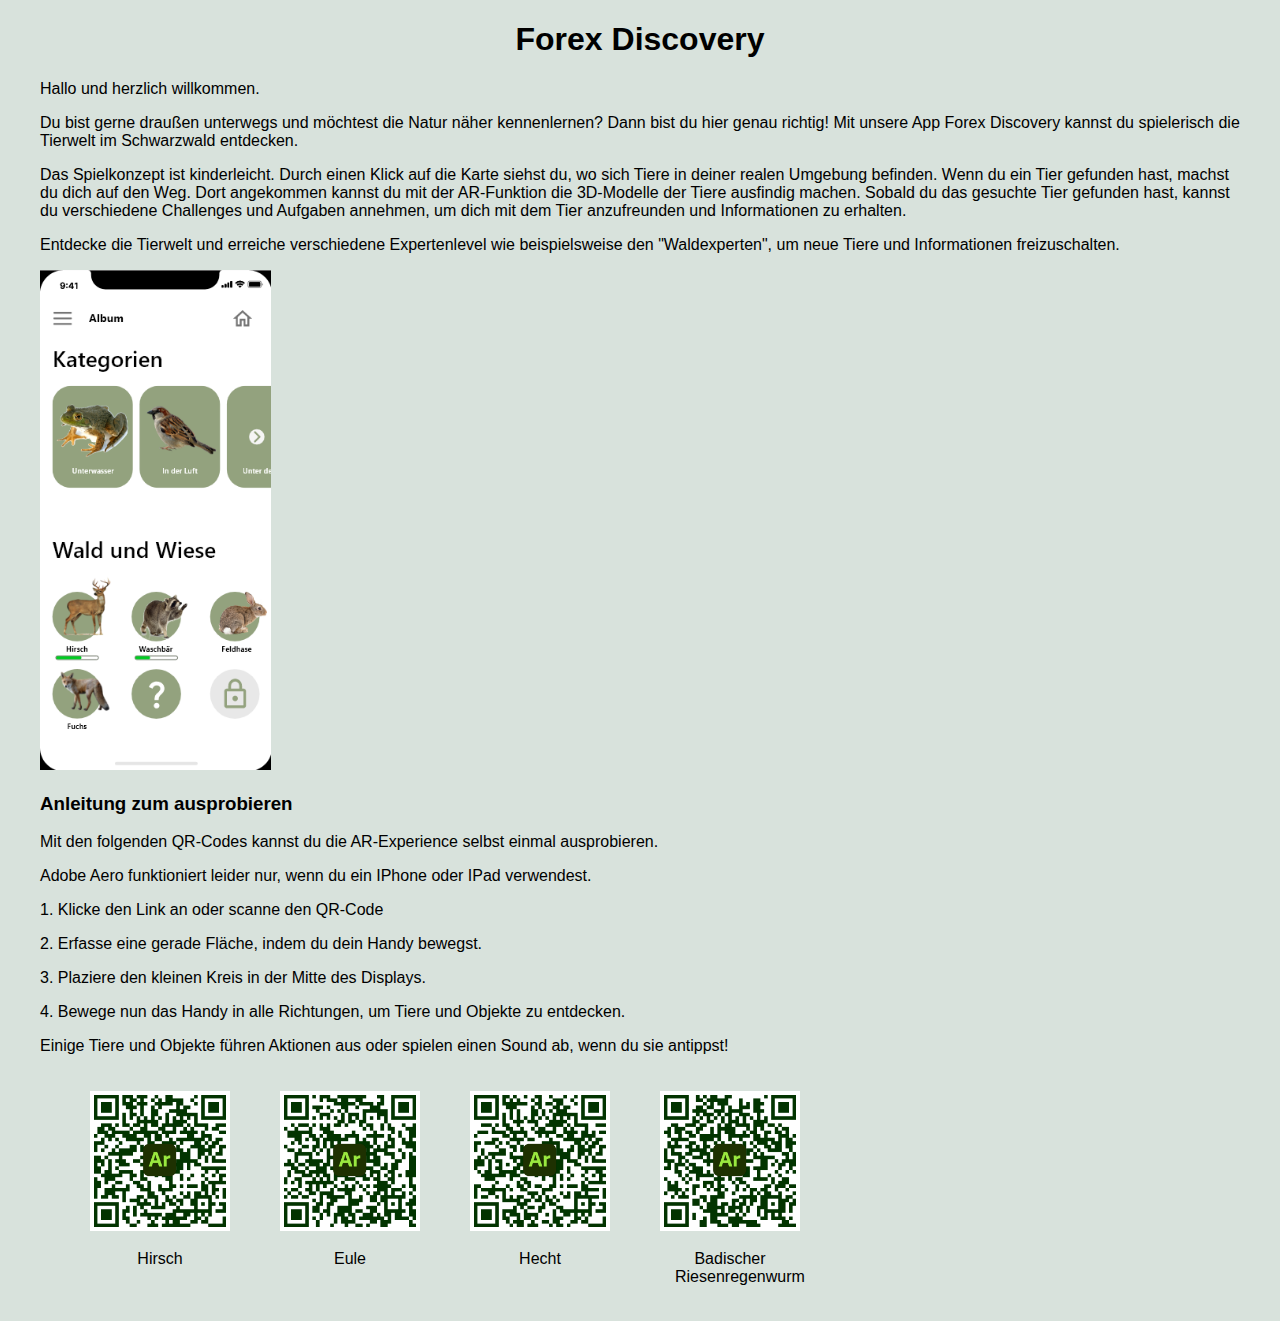
==== Micropage/index.html @ 4c00e141 "Update index.html" ====
<!DOCTYPE html>
<html lang="en">

<head>
    <meta charset="UTF-8">
    <meta http-equiv="X-UA-Compatible" content="IE=edge">
    <meta name="viewport" content="width=device-width, initial-scale=1.0">
    <title>Forex Discovery</title>
    <link rel="stylesheet" href="style.css">
</head>

<body>
    <h1>Forex Discovery</h1>
    <div class="container">
        <p>Hallo und herzlich willkommen.</p>
        <p>Du bist gerne draußen unterwegs und möchtest die Natur näher kennenlernen? Dann bist du hier genau richtig! Mit unsere App Forex Discovery kannst du spielerisch die Tierwelt im Schwarzwald entdecken.</p>
        <p>Das Spielkonzept ist kinderleicht. Durch einen Klick auf die Karte siehst du, wo sich Tiere in deiner realen Umgebung befinden. Wenn du ein Tier gefunden hast, machst du dich auf den Weg. Dort angekommen kannst du mit der AR-Funktion die 3D-Modelle der Tiere ausfindig machen. Sobald du das gesuchte Tier gefunden hast, kannst du verschiedene Challenges und Aufgaben annehmen, um dich mit dem Tier anzufreunden und Informationen zu erhalten.</p>
        <p>Entdecke die Tierwelt und erreiche verschiedene Expertenlevel wie beispielsweise den "Waldexperten", um neue Tiere und Informationen freizuschalten.</p>

        <img src="images/Album.png" height="500px" /><br>

        <!--<h3>Problembeschreibung, Ziel- und Fragestellung</h3>

        <h3>Ideenfindung: Vorgehen/Methode, Ergebnisse der Ideenfindungsphase</h3>

        <h3>Entwurfsphase und Prototspisierung: Vorgehen/Methode/Werkzeuge, Beschreibung relativer Aspekte zu Entwürfen und Prototypen</h3>

        <h3>Ergebnisse der Arbeit und Ausblick mit weiterführenden Fragestellungen für zukünftige Ausbaustufen</h3>-->

        <!--<h3>Entwürfe und Prototypisierung</h3>
        <p>Verlinkung lauffähiger Prototyp, Screencast, etc</p>
        <p>Quelldatei (AdobeXD-Datei, Aero-Dateien) als Paket verlinken</p>-->

        <h3>Anleitung zum ausprobieren</h3>
        <p>Mit den folgenden QR-Codes kannst du die AR-Experience selbst einmal ausprobieren.</p>
        <p>Adobe Aero funktioniert leider nur, wenn du ein IPhone oder IPad verwendest.</p>
        <p>1. Klicke den Link an oder scanne den QR-Code</p>
        <p>2. Erfasse eine gerade Fläche, indem du dein Handy bewegst.</p>
        <p>3. Plaziere den kleinen Kreis in der Mitte des Displays.</p>
        <p>4. Bewege nun das Handy in alle Richtungen, um Tiere und Objekte zu entdecken.</p>
        <p>Einige Tiere und Objekte führen Aktionen aus oder spielen einen Sound ab, wenn du sie antippst!</p>

        <div class="gallery">
            
            <img src="images/deer QR Code.png" alt="deer" weight="140" height="140">
            
            <div class="desc">Hirsch</div>
        </div>
        <div class="gallery">
            
            <img src="images/owl QR Code.png" alt="owl" weight="140" height="140">
            
            <div class="desc">Eule</div>
        </div>
        <div class="gallery">
            
            <img src="images/hecht QR Code.png" alt="hecht" weight="140" height="140">
            
            <div class="desc">Hecht</div>
        </div>
        <div class="gallery">
            
            <img src="images/worm QR Code.png" alt="worm" weight="140" height="140">
            
            <div class="desc">Badischer Riesenregenwurm</div>
        </div>

        
    </div>
</body>

</html>
---- Micropage/style.css ----
body {
    margin: auto;
    justify-content: center;
    align-items: center;
    max-width: 1200px;
    font-family: sans-serif;
    background-color: #d8e2dc;
}

h1 {
    text-align: center;
}

/*.container {
    background-color: #d8e2dc;
    padding: 10px;
}*/

.gallery {
    margin-left: 50px;
    margin-top: 20px;
    margin-bottom: 20px;
    float: left;
    width: 140px;
}
  
.gallery img {
    width: 100%;
    height: auto;
}
  
.desc {
    padding: 15px;
    text-align: center;
}
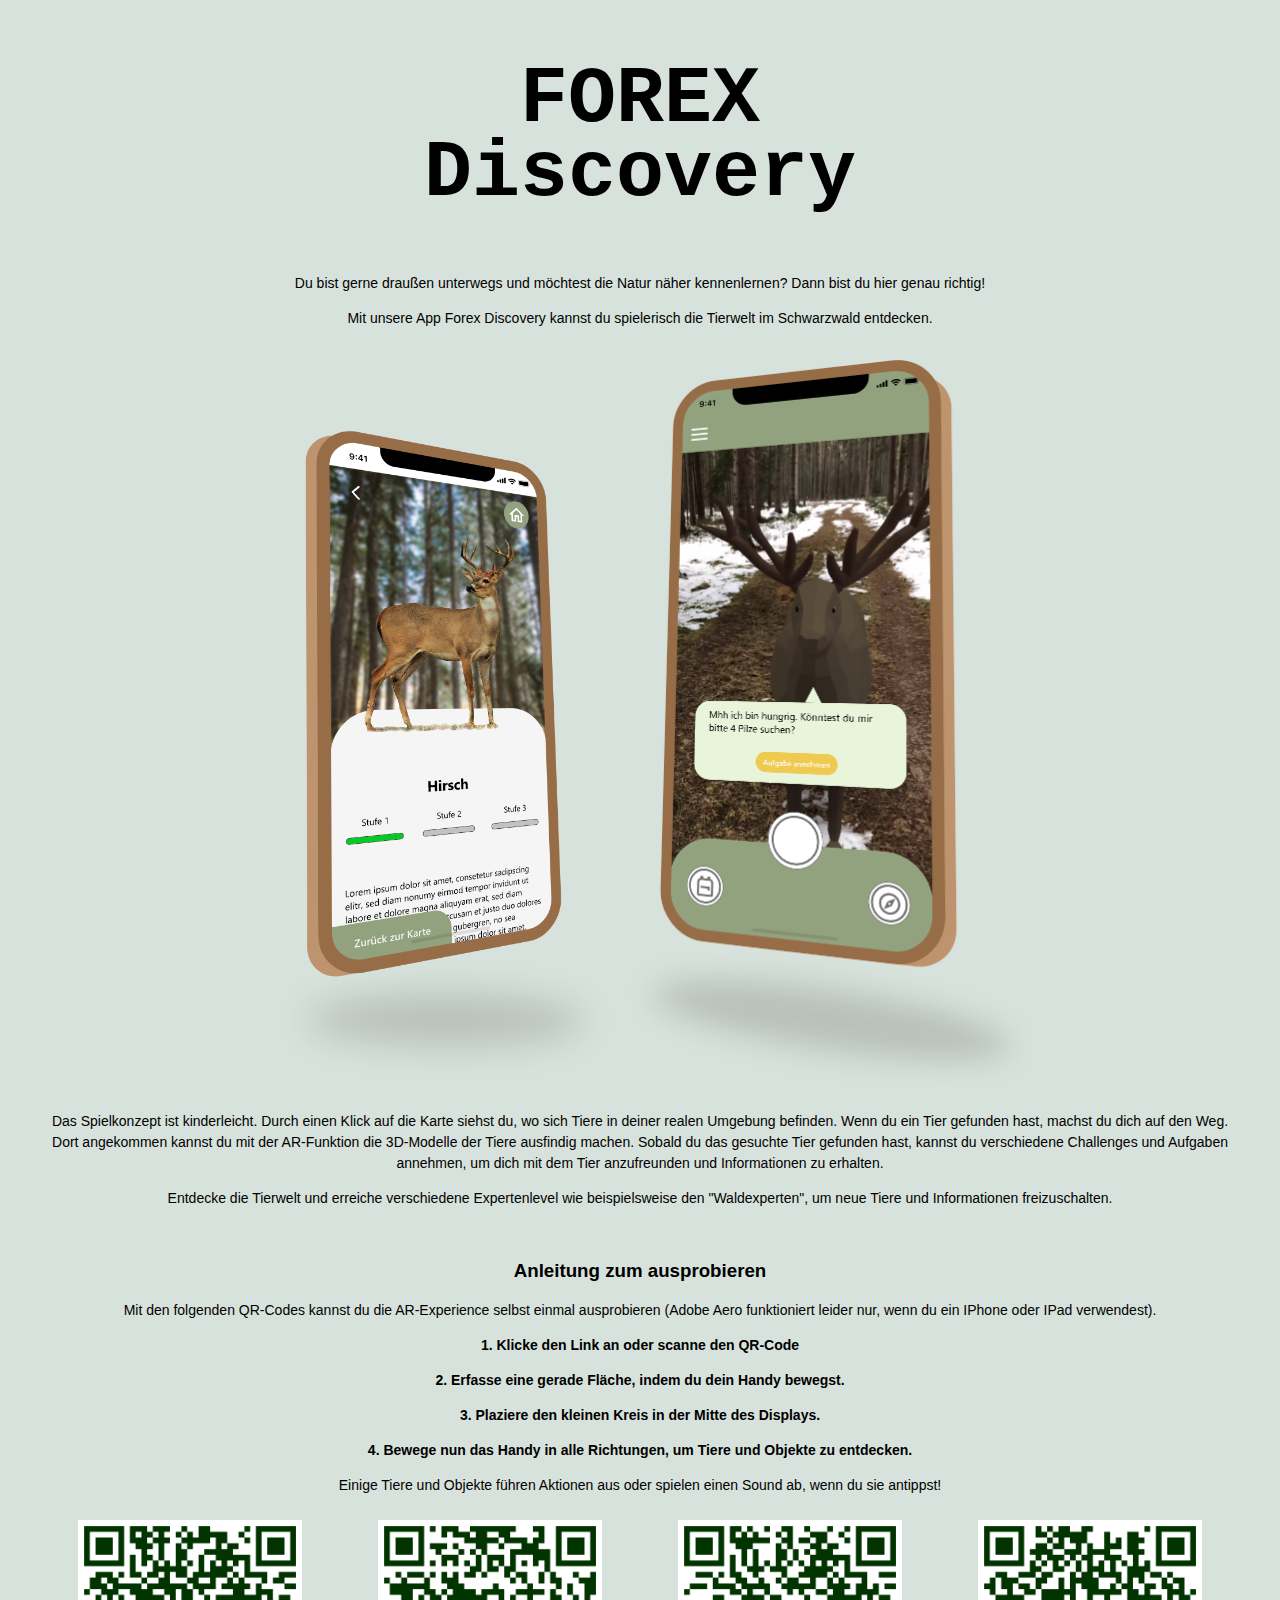
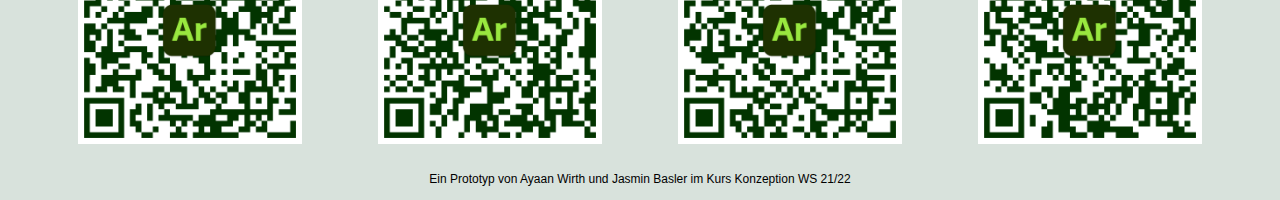
==== commit 0072a9df: "update" ====
--- a/Micropage/index.html
+++ b/Micropage/index.html
@@ -10,63 +10,56 @@
 </head>
 
 <body>
-    <h1>Forex Discovery</h1>
-    <div class="container">
-        <p>Hallo und herzlich willkommen.</p>
-        <p>Du bist gerne draußen unterwegs und möchtest die Natur näher kennenlernen? Dann bist du hier genau richtig! Mit unsere App Forex Discovery kannst du spielerisch die Tierwelt im Schwarzwald entdecken.</p>
-        <p>Das Spielkonzept ist kinderleicht. Durch einen Klick auf die Karte siehst du, wo sich Tiere in deiner realen Umgebung befinden. Wenn du ein Tier gefunden hast, machst du dich auf den Weg. Dort angekommen kannst du mit der AR-Funktion die 3D-Modelle der Tiere ausfindig machen. Sobald du das gesuchte Tier gefunden hast, kannst du verschiedene Challenges und Aufgaben annehmen, um dich mit dem Tier anzufreunden und Informationen zu erhalten.</p>
-        <p>Entdecke die Tierwelt und erreiche verschiedene Expertenlevel wie beispielsweise den "Waldexperten", um neue Tiere und Informationen freizuschalten.</p>
+    <h1 class="first">FOREX</h1>
+    <h1 class="second">Discovery</h1>
 
-        <img src="images/Album.png" height="500px" /><br>
+    <p>Du bist gerne draußen unterwegs und möchtest die Natur näher kennenlernen? Dann bist du hier genau richtig!
+    </p>
+    <p>Mit unsere App Forex Discovery kannst du spielerisch die Tierwelt im Schwarzwald entdecken.</p>
 
-        <!--<h3>Problembeschreibung, Ziel- und Fragestellung</h3>
+    <img src="images/Hirsch_Info.png" height="700px"><img src="images/AR_Screen.png" height="750px">
 
-        <h3>Ideenfindung: Vorgehen/Methode, Ergebnisse der Ideenfindungsphase</h3>
+    <p>Das Spielkonzept ist kinderleicht. Durch einen Klick auf die Karte siehst du, wo sich Tiere in deiner realen
+        Umgebung befinden. Wenn du ein Tier gefunden hast, machst du dich auf den Weg. Dort angekommen kannst du mit
+        der AR-Funktion die 3D-Modelle der Tiere ausfindig machen. Sobald du das gesuchte Tier gefunden hast, kannst
+        du verschiedene Challenges und Aufgaben annehmen, um dich mit dem Tier anzufreunden und Informationen zu
+        erhalten.</p>
+    <p>Entdecke die Tierwelt und erreiche verschiedene Expertenlevel wie beispielsweise den "Waldexperten", um neue
+        Tiere und Informationen freizuschalten.</p>
 
-        <h3>Entwurfsphase und Prototspisierung: Vorgehen/Methode/Werkzeuge, Beschreibung relativer Aspekte zu Entwürfen und Prototypen</h3>
+    <img src="" height="500px" /><br>
 
-        <h3>Ergebnisse der Arbeit und Ausblick mit weiterführenden Fragestellungen für zukünftige Ausbaustufen</h3>-->
-
-        <!--<h3>Entwürfe und Prototypisierung</h3>
-        <p>Verlinkung lauffähiger Prototyp, Screencast, etc</p>
+    <!--<p>Verlinkung lauffähiger Prototyp, Screencast, etc</p>
         <p>Quelldatei (AdobeXD-Datei, Aero-Dateien) als Paket verlinken</p>-->
 
-        <h3>Anleitung zum ausprobieren</h3>
-        <p>Mit den folgenden QR-Codes kannst du die AR-Experience selbst einmal ausprobieren.</p>
-        <p>Adobe Aero funktioniert leider nur, wenn du ein IPhone oder IPad verwendest.</p>
-        <p>1. Klicke den Link an oder scanne den QR-Code</p>
-        <p>2. Erfasse eine gerade Fläche, indem du dein Handy bewegst.</p>
-        <p>3. Plaziere den kleinen Kreis in der Mitte des Displays.</p>
-        <p>4. Bewege nun das Handy in alle Richtungen, um Tiere und Objekte zu entdecken.</p>
-        <p>Einige Tiere und Objekte führen Aktionen aus oder spielen einen Sound ab, wenn du sie antippst!</p>
+    <h3>Anleitung zum ausprobieren</h3>
+    <p>Mit den folgenden QR-Codes kannst du die AR-Experience selbst einmal ausprobieren (Adobe Aero funktioniert leider
+        nur, wenn du ein IPhone oder IPad verwendest).</p>
+    <p><strong>1. Klicke den Link an oder scanne den QR-Code</strong></p>
+    <p><strong>2. Erfasse eine gerade Fläche, indem du dein Handy bewegst.</strong></p>
+    <p><strong>3. Plaziere den kleinen Kreis in der Mitte des Displays.</strong></p>
+    <p><strong>4. Bewege nun das Handy in alle Richtungen, um Tiere und Objekte zu entdecken.</strong></p>
+    <p>Einige Tiere und Objekte führen Aktionen aus oder spielen einen Sound ab, wenn du sie antippst!</p>
 
-        <div class="gallery">
-            
-            <img src="images/deer QR Code.png" alt="deer" weight="140" height="140">
-            
-            <div class="desc">Hirsch</div>
+
+    <div class="row">
+        <div class="column">
+            <img src="images/deer QR Code.png" alt="deer" style="width:80%">
         </div>
-        <div class="gallery">
-            
-            <img src="images/owl QR Code.png" alt="owl" weight="140" height="140">
-            
-            <div class="desc">Eule</div>
+        <div class="column">
+            <img src="images/owl QR Code.png" alt="owl" style="width:80%">
         </div>
-        <div class="gallery">
-            
-            <img src="images/hecht QR Code.png" alt="hecht" weight="140" height="140">
-            
-            <div class="desc">Hecht</div>
+        <div class="column">
+            <img src="images/hecht QR Code.png" alt="hecht" style="width:80%">
         </div>
-        <div class="gallery">
-            
-            <img src="images/worm QR Code.png" alt="worm" weight="140" height="140">
-            
-            <div class="desc">Badischer Riesenregenwurm</div>
+        <div class="column">
+            <img src="images/worm QR Code.png" alt="worm" style="width:80%">
         </div>
+    </div>
 
-        
-    </div>
+    <footer>
+        <p>Ein Prototyp von Ayaan Wirth und Jasmin Basler im Kurs Konzeption WS 21/22</p>
+    </footer>
 </body>
 
 </html>--- a/Micropage/style.css
+++ b/Micropage/style.css
@@ -3,35 +3,36 @@
     justify-content: center;
     align-items: center;
     max-width: 1200px;
-    font-family: sans-serif;
+    font-family: 'Lucida Sans', 'Lucida Sans Regular', 'Lucida Grande', 'Lucida Sans Unicode', Geneva, Verdana, sans-serif;
+    text-align: center;
     background-color: #d8e2dc;
 }
 
 h1 {
-    text-align: center;
+    font-size: 5em;
+    font-family: 'Courier New', Courier, monospace;
 }
 
-/*.container {
-    background-color: #d8e2dc;
+.second {
+    margin-top: -70px;
+}
+
+p {
+    line-height: 150%;
+    font-size: 14px;
+}
+
+.row {
+    display: flex;
+  }
+  
+.column {
+    flex: 25%;
     padding: 10px;
-}*/
+}
 
-.gallery {
-    margin-left: 50px;
-    margin-top: 20px;
-    margin-bottom: 20px;
-    float: left;
-    width: 140px;
-}
-  
-.gallery img {
-    width: 100%;
-    height: auto;
-}
-  
-.desc {
-    padding: 15px;
-    text-align: center;
+footer p {
+    font-size: 12px;
 }
 
 
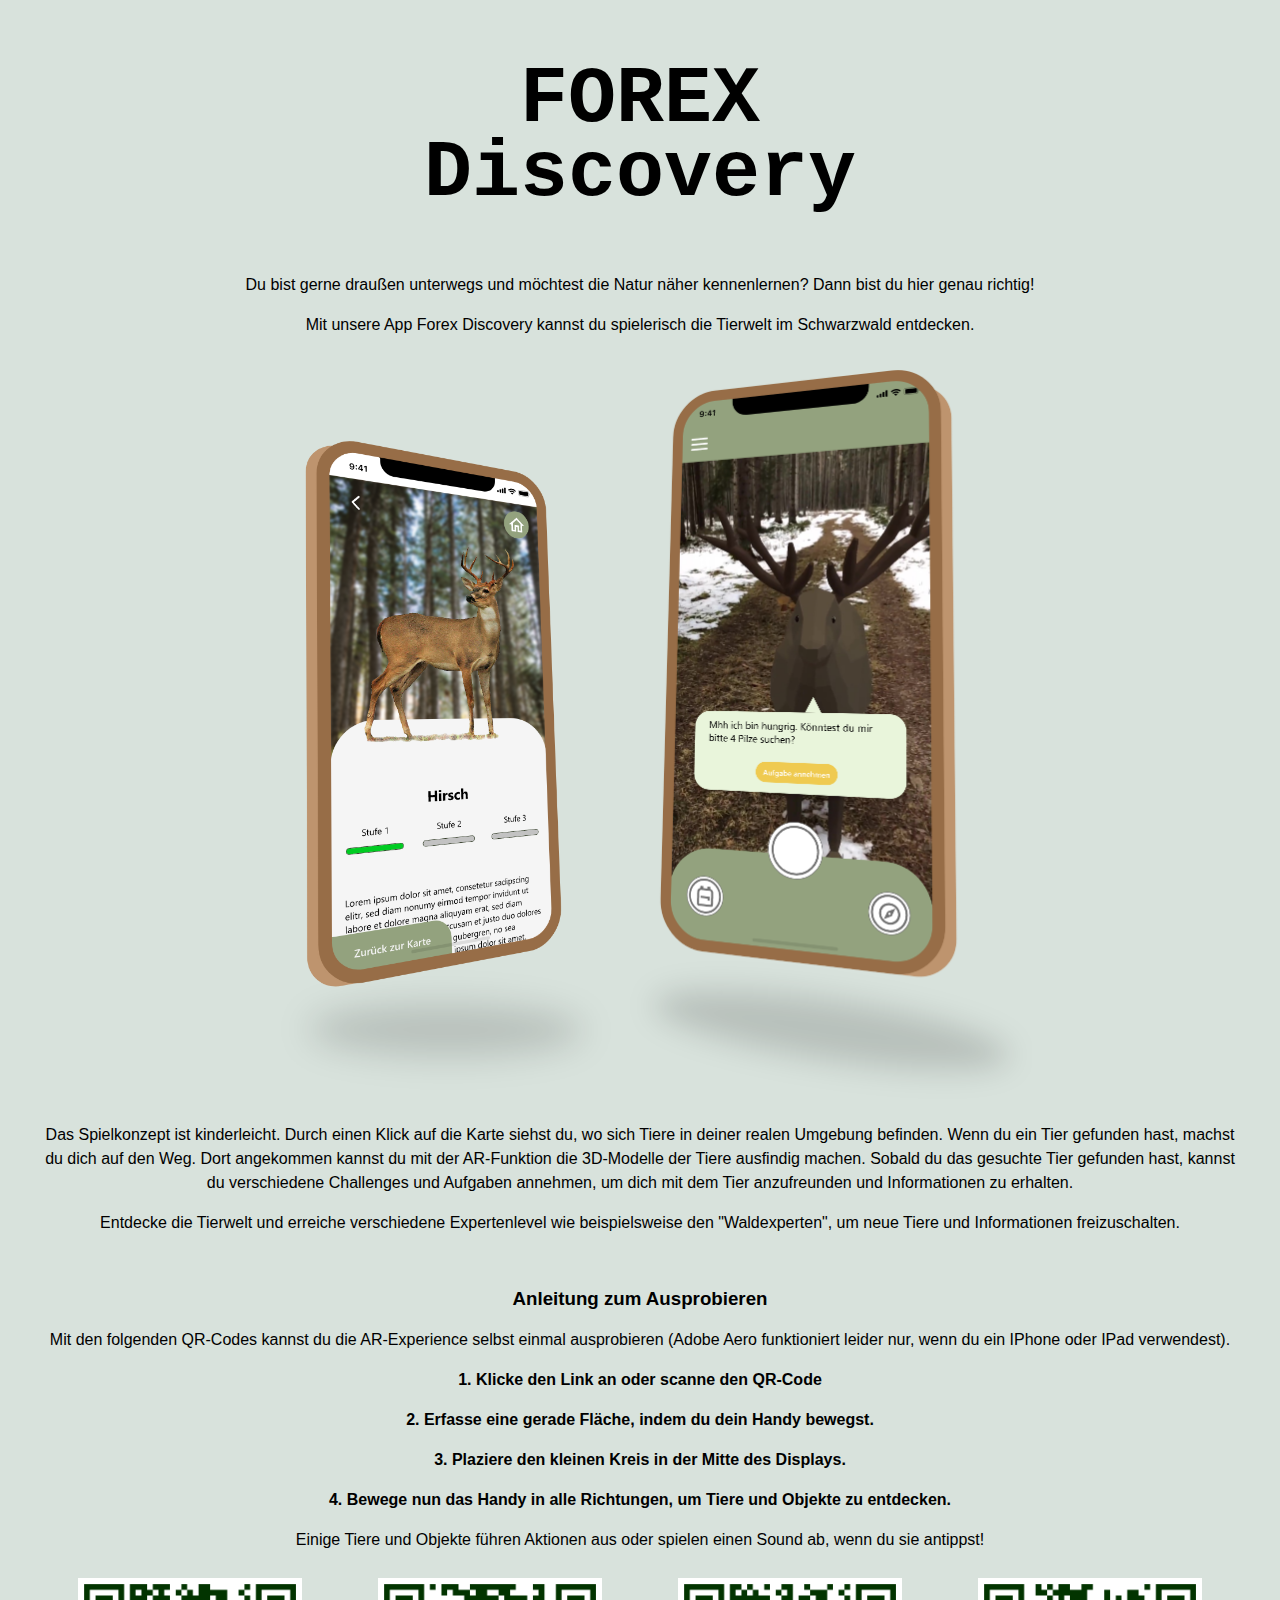
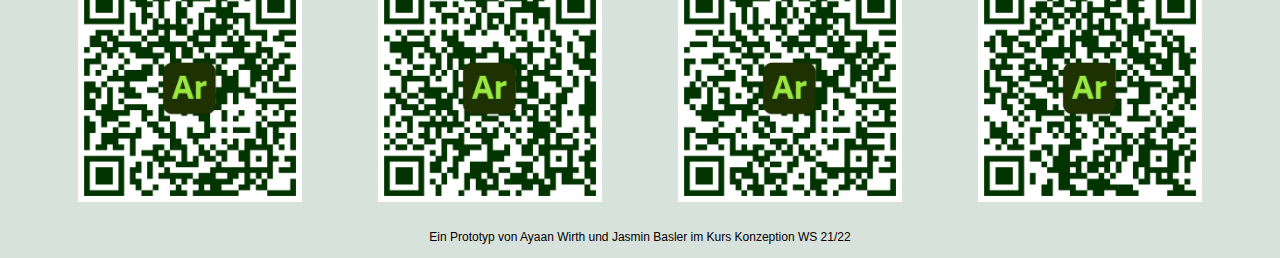
==== commit ca038e52: "Update index.html" ====
--- a/Micropage/index.html
+++ b/Micropage/index.html
@@ -32,7 +32,7 @@
     <!--<p>Verlinkung lauffähiger Prototyp, Screencast, etc</p>
         <p>Quelldatei (AdobeXD-Datei, Aero-Dateien) als Paket verlinken</p>-->
 
-    <h3>Anleitung zum ausprobieren</h3>
+    <h3>Anleitung zum Ausprobieren</h3>
     <p>Mit den folgenden QR-Codes kannst du die AR-Experience selbst einmal ausprobieren (Adobe Aero funktioniert leider
         nur, wenn du ein IPhone oder IPad verwendest).</p>
     <p><strong>1. Klicke den Link an oder scanne den QR-Code</strong></p>
--- a/Micropage/style.css
+++ b/Micropage/style.css
@@ -19,7 +19,7 @@
 
 p {
     line-height: 150%;
-    font-size: 14px;
+    font-size: 16px;
 }
 
 .row {
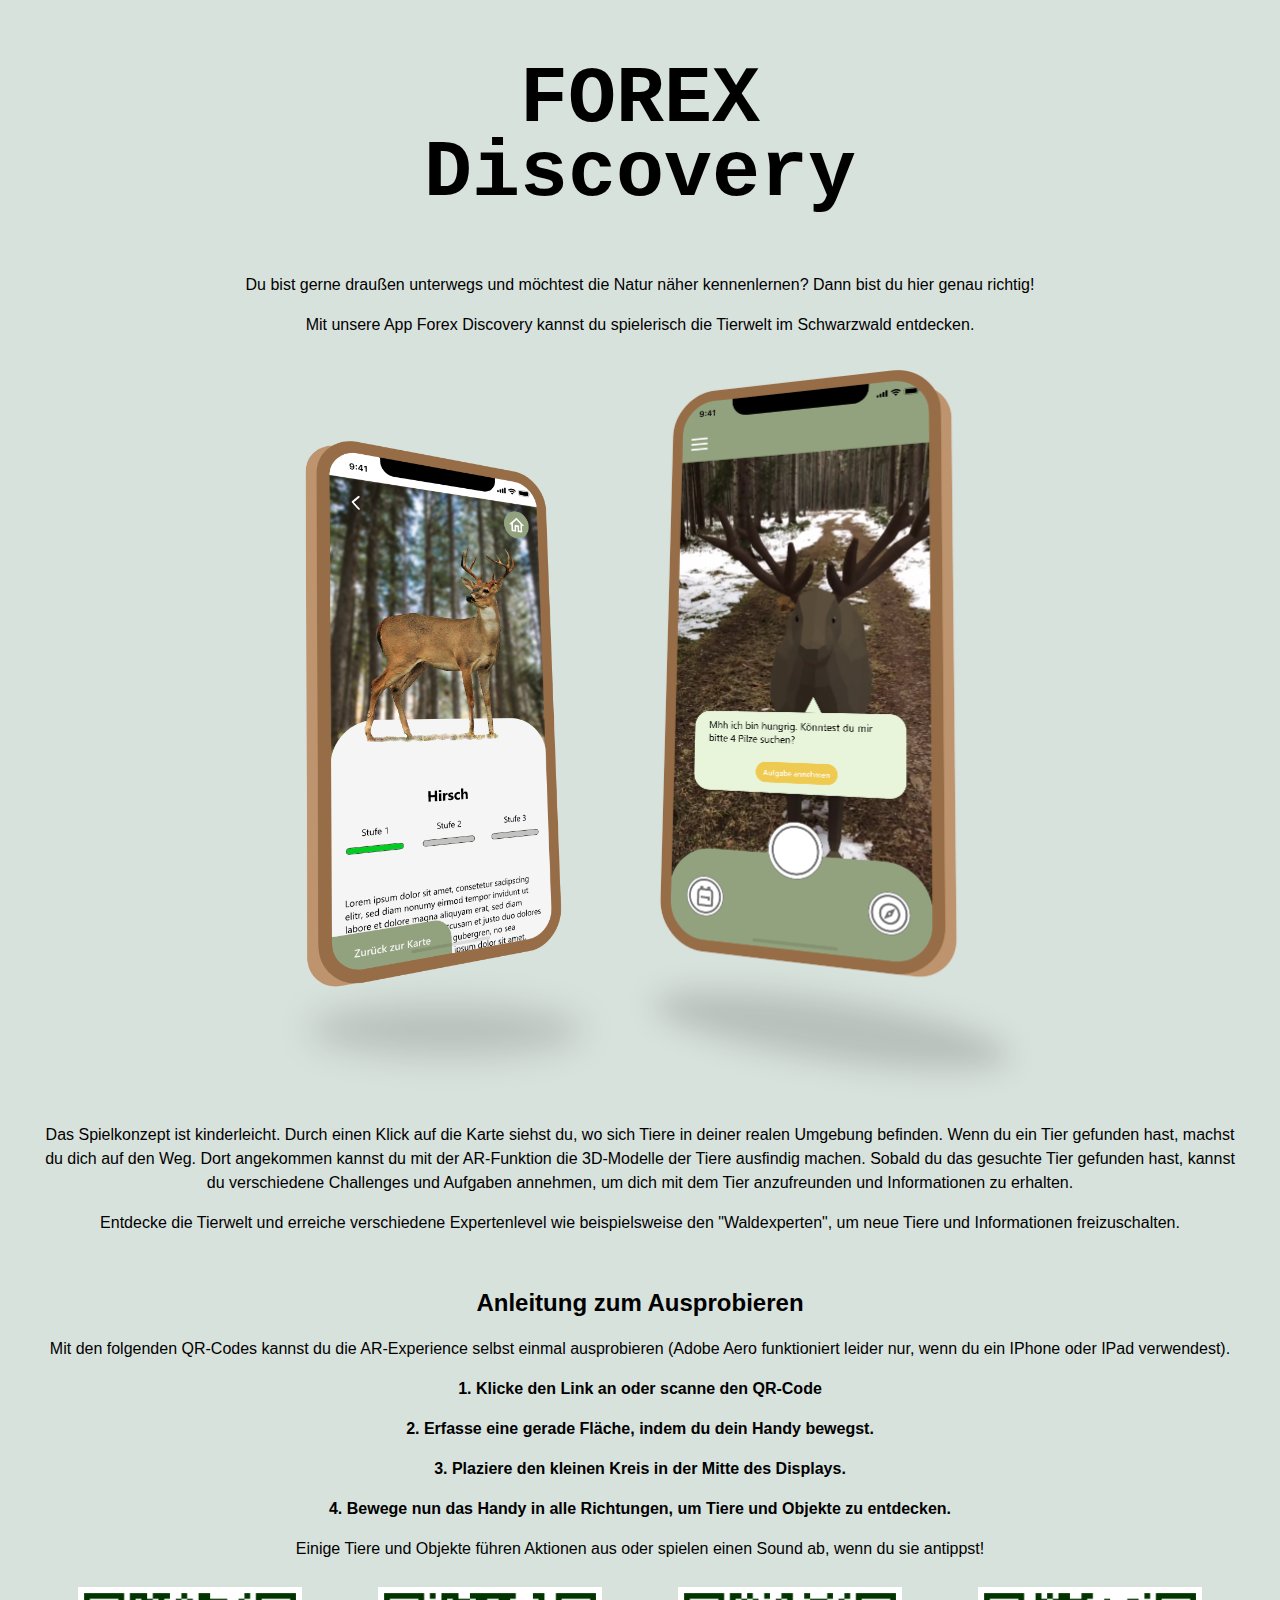
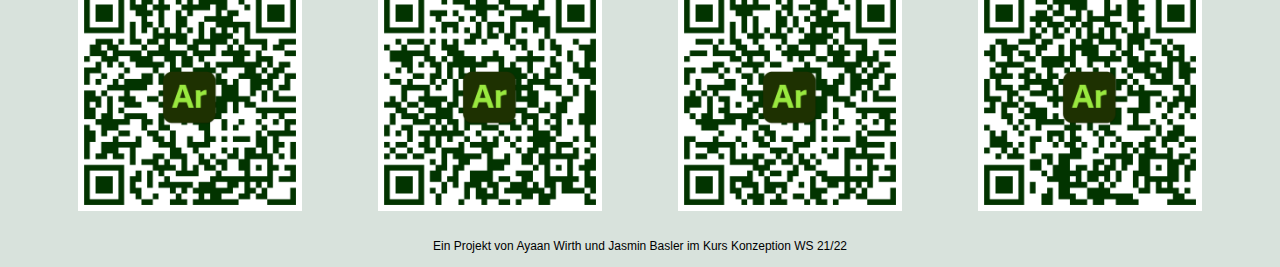
==== commit 28a3cbc3: "Update index.html" ====
--- a/Micropage/index.html
+++ b/Micropage/index.html
@@ -32,7 +32,7 @@
     <!--<p>Verlinkung lauffähiger Prototyp, Screencast, etc</p>
         <p>Quelldatei (AdobeXD-Datei, Aero-Dateien) als Paket verlinken</p>-->
 
-    <h3>Anleitung zum Ausprobieren</h3>
+    <h2>Anleitung zum Ausprobieren</h2>
     <p>Mit den folgenden QR-Codes kannst du die AR-Experience selbst einmal ausprobieren (Adobe Aero funktioniert leider
         nur, wenn du ein IPhone oder IPad verwendest).</p>
     <p><strong>1. Klicke den Link an oder scanne den QR-Code</strong></p>
@@ -58,7 +58,7 @@
     </div>
 
     <footer>
-        <p>Ein Prototyp von Ayaan Wirth und Jasmin Basler im Kurs Konzeption WS 21/22</p>
+        <p>Ein Projekt von Ayaan Wirth und Jasmin Basler im Kurs Konzeption WS 21/22</p>
     </footer>
 </body>
 
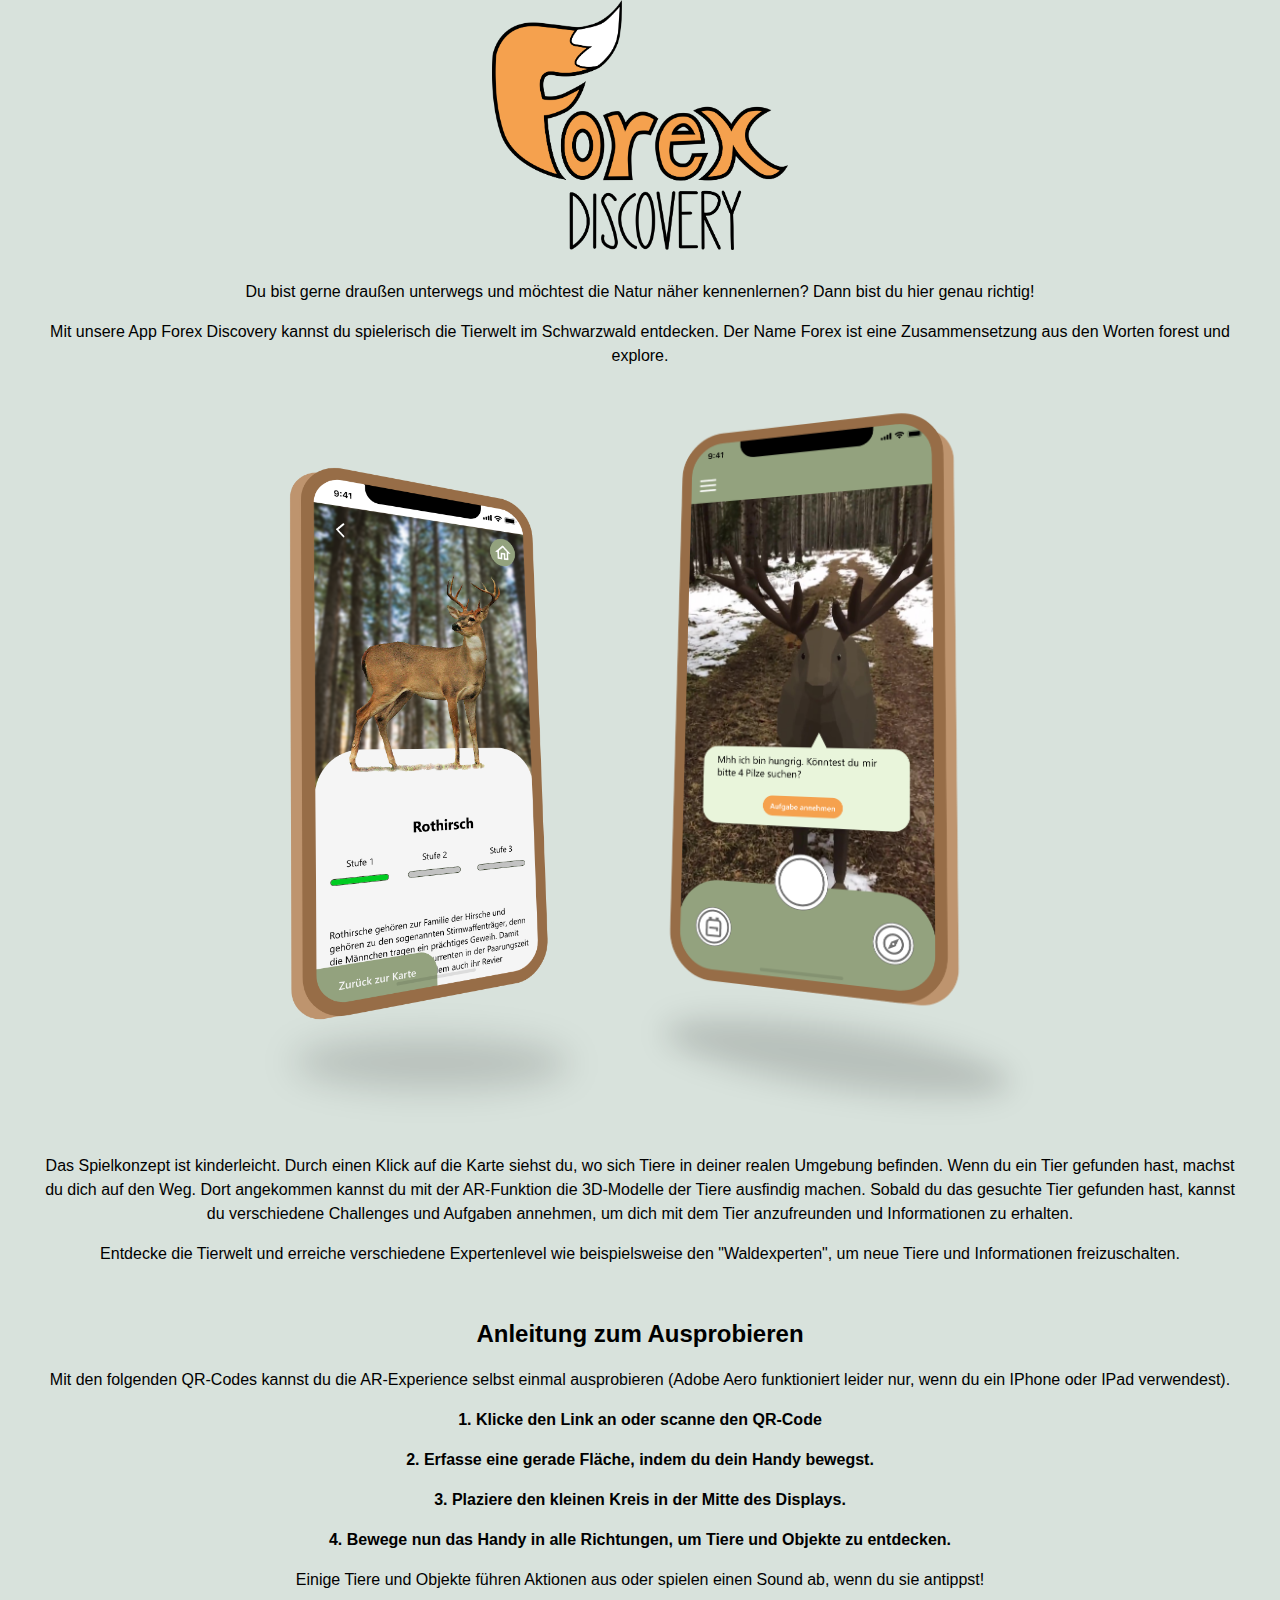
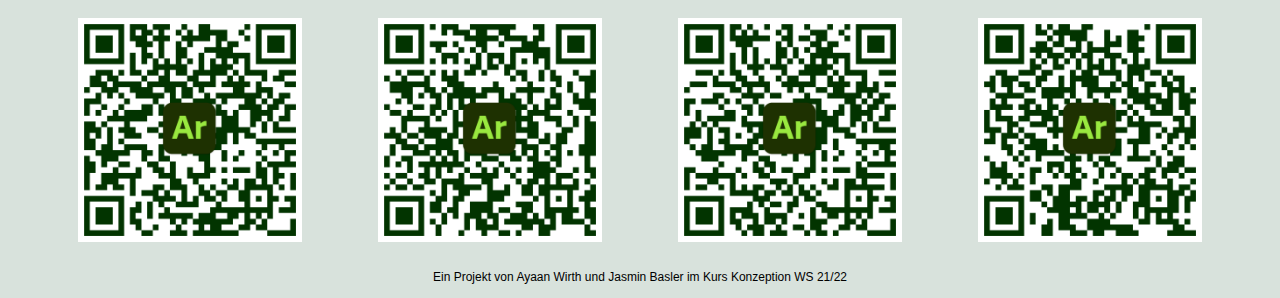
==== commit 5c20c146: "Update" ====
--- a/Micropage/index.html
+++ b/Micropage/index.html
@@ -10,14 +10,15 @@
 </head>
 
 <body>
-    <h1 class="first">FOREX</h1>
-    <h1 class="second">Discovery</h1>
+    <img class="logo" src="images/forex_logo_gesamt_600dpi.png" height="250px"><br>
+    <!--<h1 class="first">FOREX</h1>
+    <h1 class="second">Discovery</h1>-->
 
     <p>Du bist gerne draußen unterwegs und möchtest die Natur näher kennenlernen? Dann bist du hier genau richtig!
     </p>
-    <p>Mit unsere App Forex Discovery kannst du spielerisch die Tierwelt im Schwarzwald entdecken.</p>
+    <p>Mit unsere App Forex Discovery kannst du spielerisch die Tierwelt im Schwarzwald entdecken. Der Name Forex ist eine Zusammensetzung aus den Worten forest und explore.</p>
 
-    <img src="images/Hirsch_Info.png" height="700px"><img src="images/AR_Screen.png" height="750px">
+    <img src="images/3D_Screen_Album.png" height="700px"><img src="images/3D_Screen_AR.png" height="750px">
 
     <p>Das Spielkonzept ist kinderleicht. Durch einen Klick auf die Karte siehst du, wo sich Tiere in deiner realen
         Umgebung befinden. Wenn du ein Tier gefunden hast, machst du dich auf den Weg. Dort angekommen kannst du mit
--- a/Micropage/style.css
+++ b/Micropage/style.css
@@ -6,6 +6,10 @@
     font-family: 'Lucida Sans', 'Lucida Sans Regular', 'Lucida Grande', 'Lucida Sans Unicode', Geneva, Verdana, sans-serif;
     text-align: center;
     background-color: #d8e2dc;
+}
+
+.logo {
+    margin-bottom: 10px;
 }
 
 h1 {
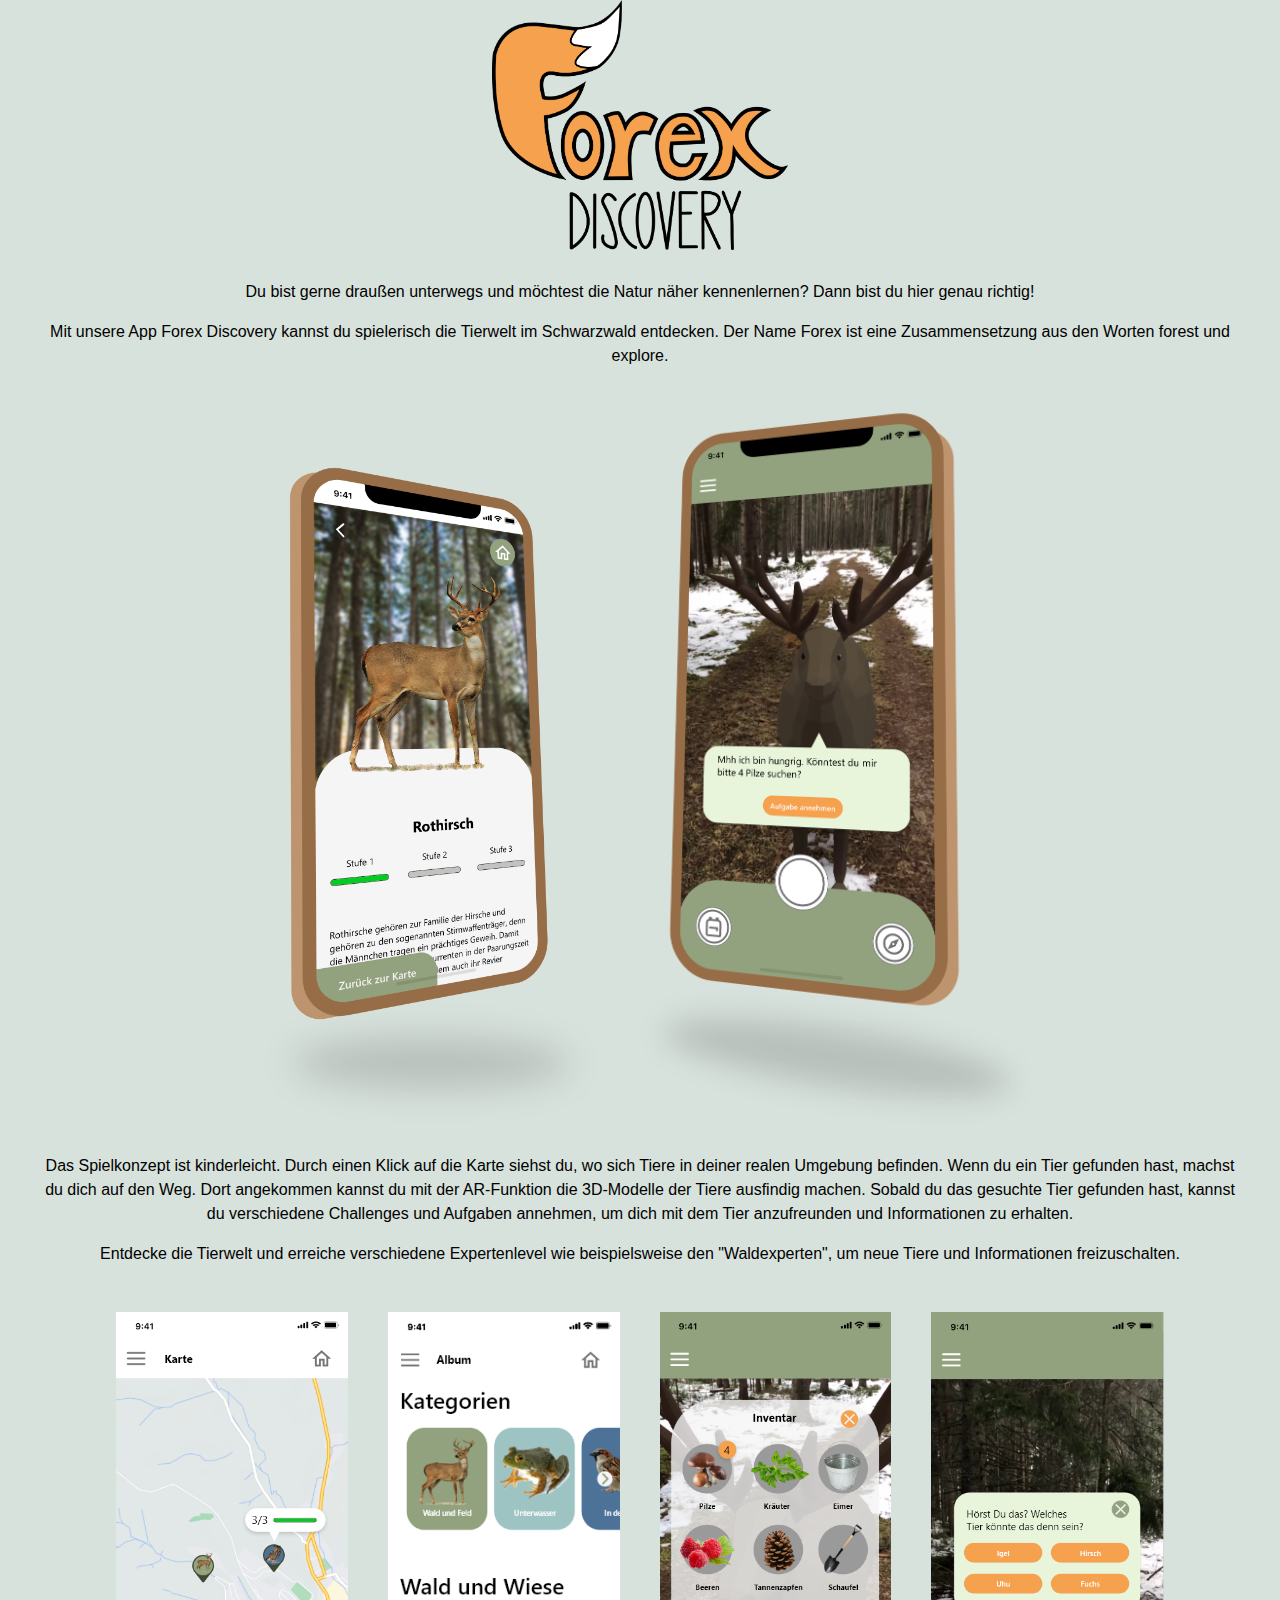
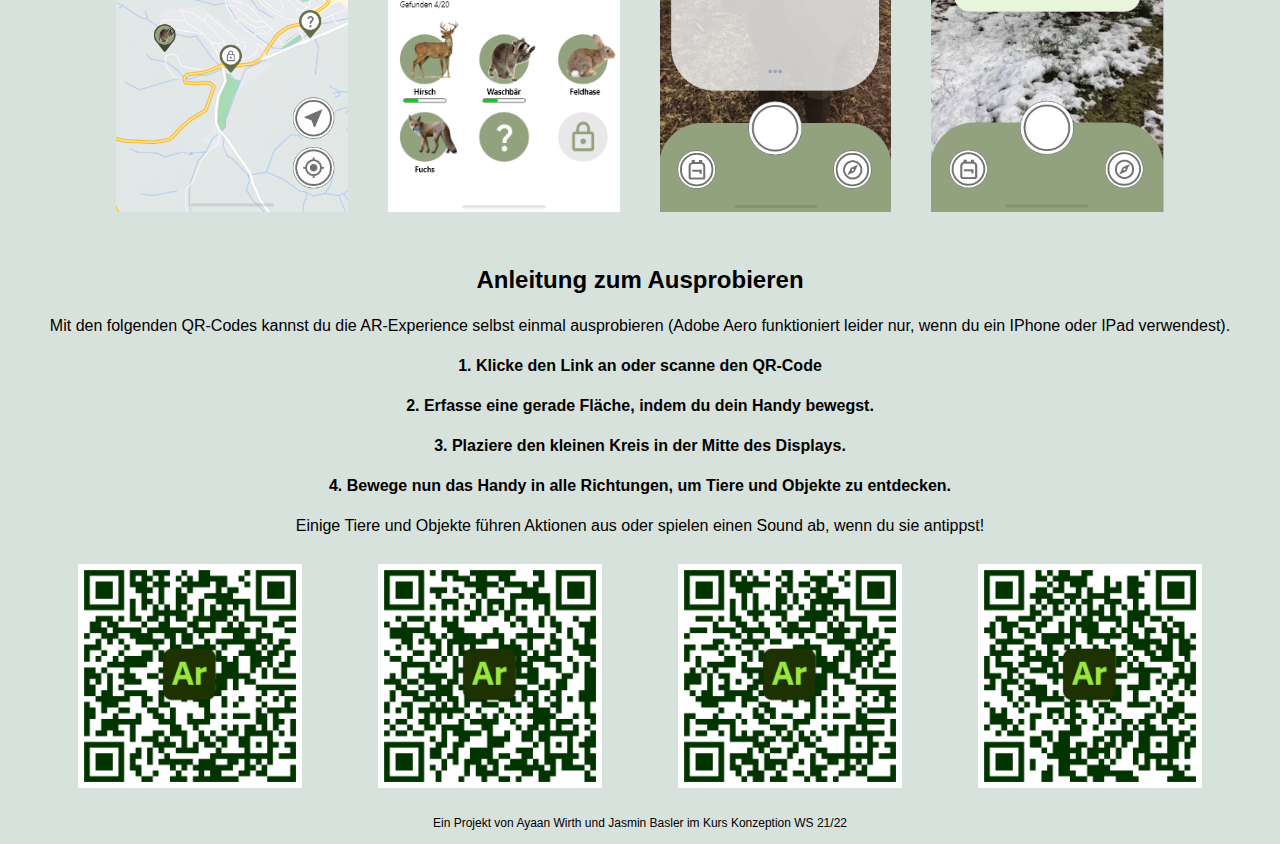
==== commit b062cbf5: "Screenshots eingefügt" ====
--- a/Micropage/index.html
+++ b/Micropage/index.html
@@ -28,7 +28,7 @@
     <p>Entdecke die Tierwelt und erreiche verschiedene Expertenlevel wie beispielsweise den "Waldexperten", um neue
         Tiere und Informationen freizuschalten.</p>
 
-    <img src="" height="500px" /><br>
+    <img class="screen" src="images/Map.png" height="500px"/><img class="screen" src="images/Album.png" height="500px"/><img class="screen" src="images/Inventar.png" height="500px"/><img class="screen" src="images/Aufgabe.png" height="500px"/><br>
 
     <!--<p>Verlinkung lauffähiger Prototyp, Screencast, etc</p>
         <p>Quelldatei (AdobeXD-Datei, Aero-Dateien) als Paket verlinken</p>-->
--- a/Micropage/style.css
+++ b/Micropage/style.css
@@ -12,13 +12,11 @@
     margin-bottom: 10px;
 }
 
-h1 {
-    font-size: 5em;
-    font-family: 'Courier New', Courier, monospace;
-}
-
-.second {
-    margin-top: -70px;
+.screen {
+    margin-left: 20px;
+    margin-right: 20px;
+    margin-top: 30px;
+    margin-bottom: 30px;
 }
 
 p {
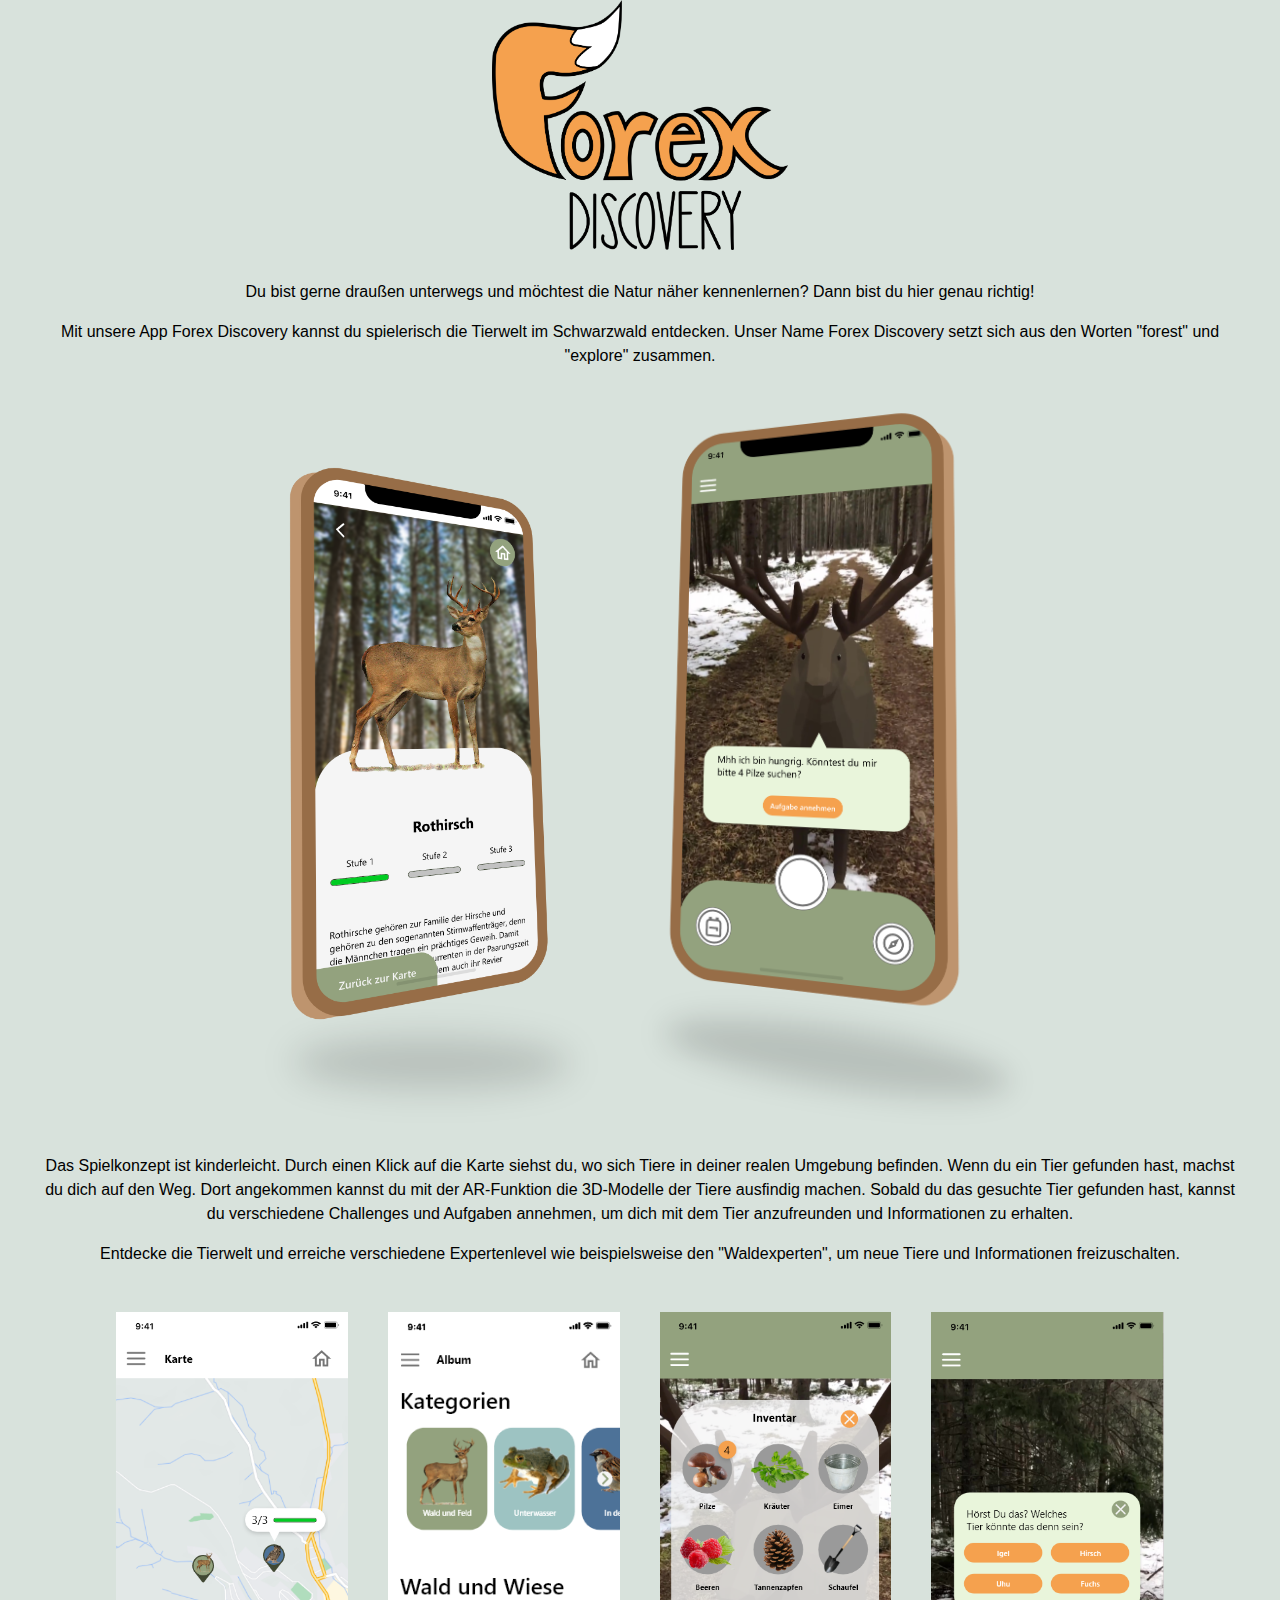
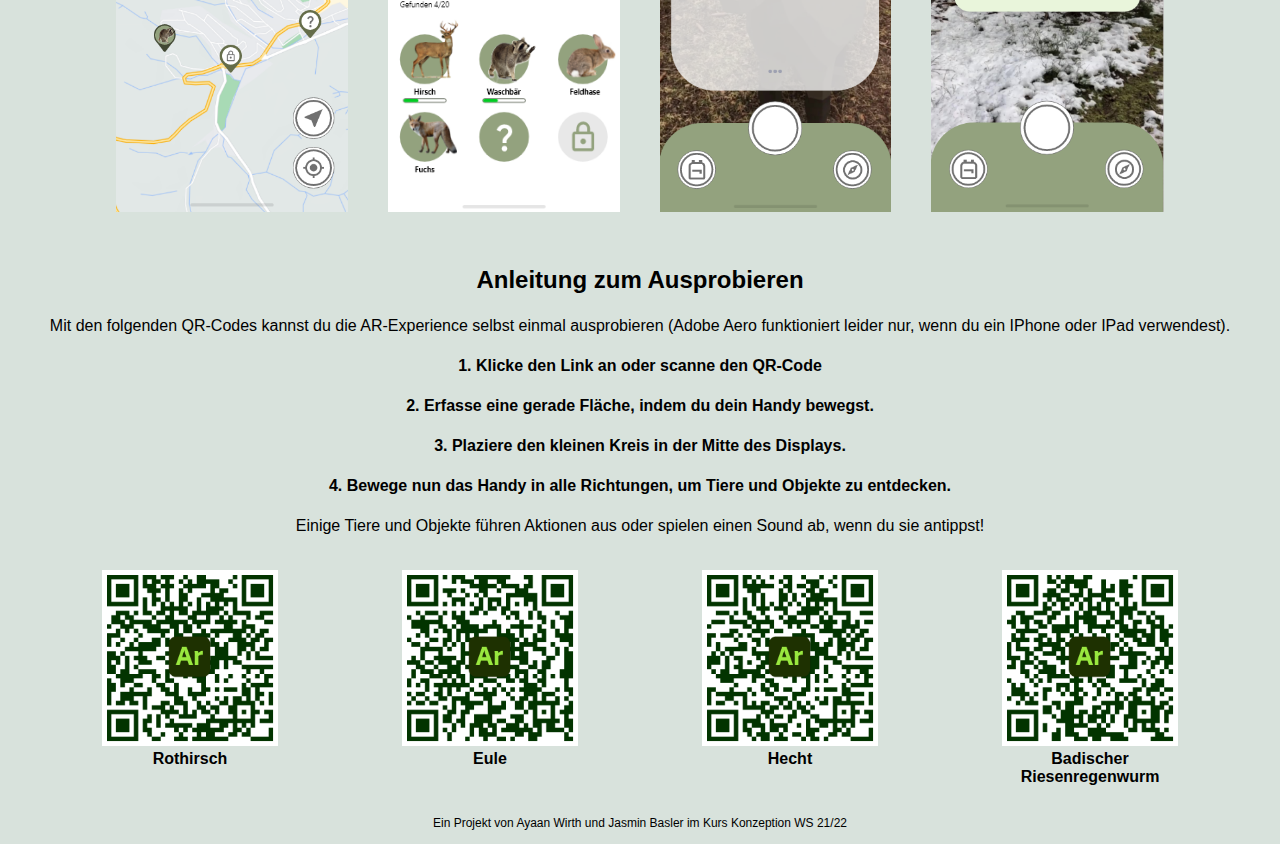
==== commit 150c5cf8: "Update" ====
--- a/Micropage/index.html
+++ b/Micropage/index.html
@@ -11,12 +11,11 @@
 
 <body>
     <img class="logo" src="images/forex_logo_gesamt_600dpi.png" height="250px"><br>
-    <!--<h1 class="first">FOREX</h1>
-    <h1 class="second">Discovery</h1>-->
 
     <p>Du bist gerne draußen unterwegs und möchtest die Natur näher kennenlernen? Dann bist du hier genau richtig!
     </p>
-    <p>Mit unsere App Forex Discovery kannst du spielerisch die Tierwelt im Schwarzwald entdecken. Der Name Forex ist eine Zusammensetzung aus den Worten forest und explore.</p>
+    <p>Mit unsere App Forex Discovery kannst du spielerisch die Tierwelt im Schwarzwald entdecken. Unser Name Forex
+        Discovery setzt sich aus den Worten "forest" und "explore" zusammen.</p>
 
     <img src="images/3D_Screen_Album.png" height="700px"><img src="images/3D_Screen_AR.png" height="750px">
 
@@ -28,10 +27,9 @@
     <p>Entdecke die Tierwelt und erreiche verschiedene Expertenlevel wie beispielsweise den "Waldexperten", um neue
         Tiere und Informationen freizuschalten.</p>
 
-    <img class="screen" src="images/Map.png" height="500px"/><img class="screen" src="images/Album.png" height="500px"/><img class="screen" src="images/Inventar.png" height="500px"/><img class="screen" src="images/Aufgabe.png" height="500px"/><br>
-
-    <!--<p>Verlinkung lauffähiger Prototyp, Screencast, etc</p>
-        <p>Quelldatei (AdobeXD-Datei, Aero-Dateien) als Paket verlinken</p>-->
+    <img class="screen" src="images/Map.png" height="500px" /><img class="screen" src="images/Album.png"
+        height="500px" /><img class="screen" src="images/Inventar.png" height="500px" /><img class="screen"
+        src="images/Aufgabe.png" height="500px" /><br>
 
     <h2>Anleitung zum Ausprobieren</h2>
     <p>Mit den folgenden QR-Codes kannst du die AR-Experience selbst einmal ausprobieren (Adobe Aero funktioniert leider
@@ -42,20 +40,23 @@
     <p><strong>4. Bewege nun das Handy in alle Richtungen, um Tiere und Objekte zu entdecken.</strong></p>
     <p>Einige Tiere und Objekte führen Aktionen aus oder spielen einen Sound ab, wenn du sie antippst!</p>
 
-
     <div class="row">
-        <div class="column">
-            <img src="images/deer QR Code.png" alt="deer" style="width:80%">
-        </div>
-        <div class="column">
-            <img src="images/owl QR Code.png" alt="owl" style="width:80%">
-        </div>
-        <div class="column">
-            <img src="images/hecht QR Code.png" alt="hecht" style="width:80%">
-        </div>
-        <div class="column">
-            <img src="images/worm QR Code.png" alt="worm" style="width:80%">
-        </div>
+        <figure>
+            <img src="images/deer QR Code.png" alt="deer" width="80%">
+            <figcaption><strong>Rothirsch</strong></figcaption>
+        </figure>
+        <figure>
+            <img src="images/owl QR Code.png" alt="owl" width="80%">
+            <figcaption><strong>Eule</strong></figcaption>
+        </figure>
+        <figure>
+            <img src="images/hecht QR Code.png" alt="hecht" width="80%">
+            <figcaption><strong>Hecht</strong></figcaption>
+        </figure>
+        <figure>
+            <img src="images/worm QR Code.png" alt="worm" width="80%">
+            <figcaption><strong>Badischer Riesenregenwurm</strong></figcaption>
+        </figure>
     </div>
 
     <footer>
--- a/Micropage/style.css
+++ b/Micropage/style.css
@@ -28,7 +28,7 @@
     display: flex;
   }
   
-.column {
+.figure {
     flex: 25%;
     padding: 10px;
 }
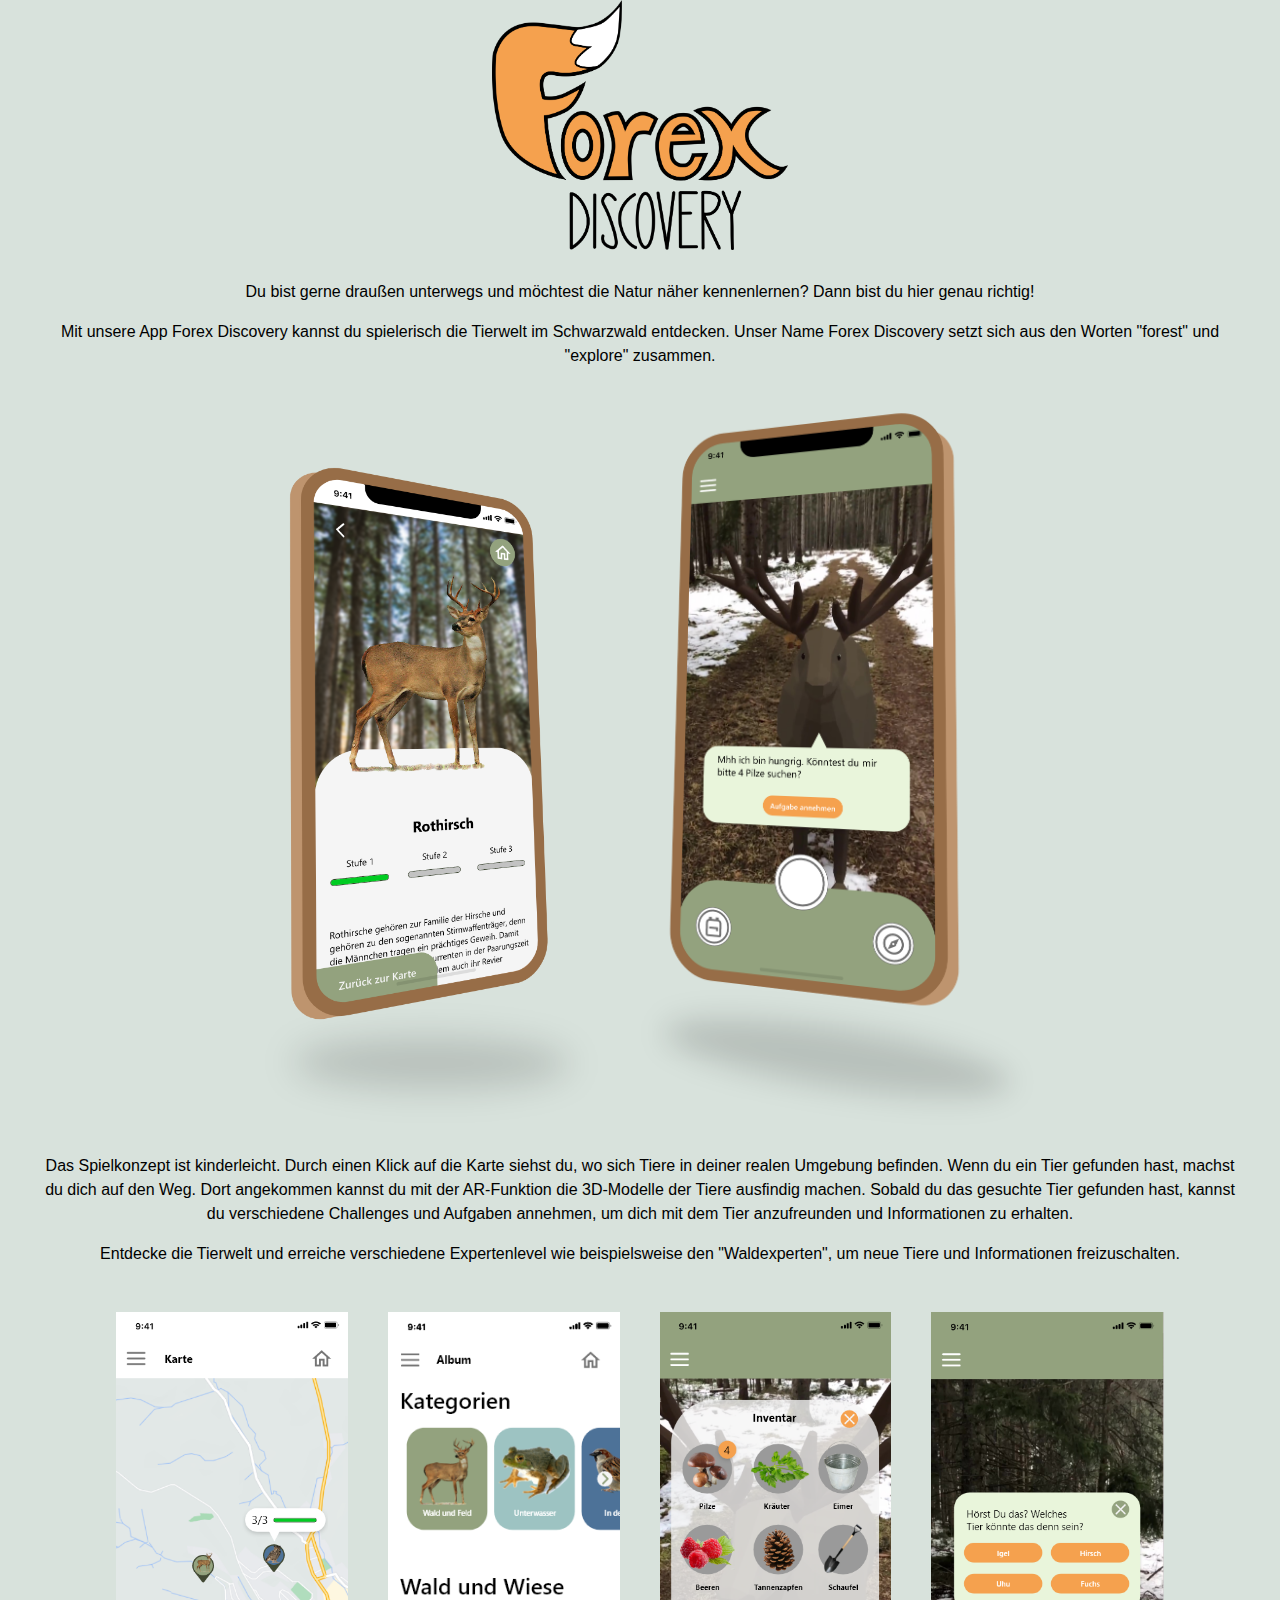
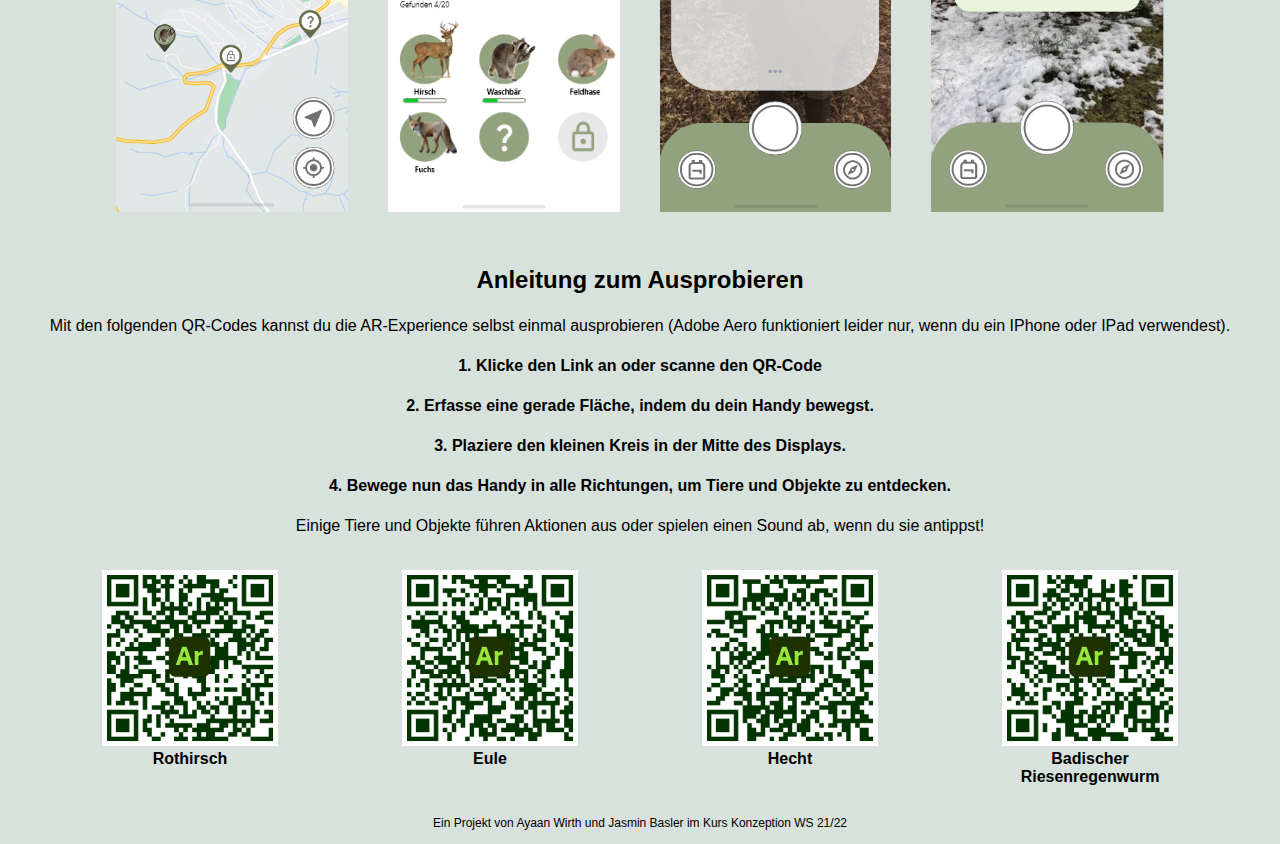
==== commit 32095920: "Update QR Code" ====
--- a/Micropage/index.html
+++ b/Micropage/index.html
@@ -50,7 +50,7 @@
             <figcaption><strong>Eule</strong></figcaption>
         </figure>
         <figure>
-            <img src="images/hecht QR Code.png" alt="hecht" width="80%">
+            <img src="images/hecht_mit_Nuss_QR_aktuell.png" alt="hecht" width="80%">
             <figcaption><strong>Hecht</strong></figcaption>
         </figure>
         <figure>
